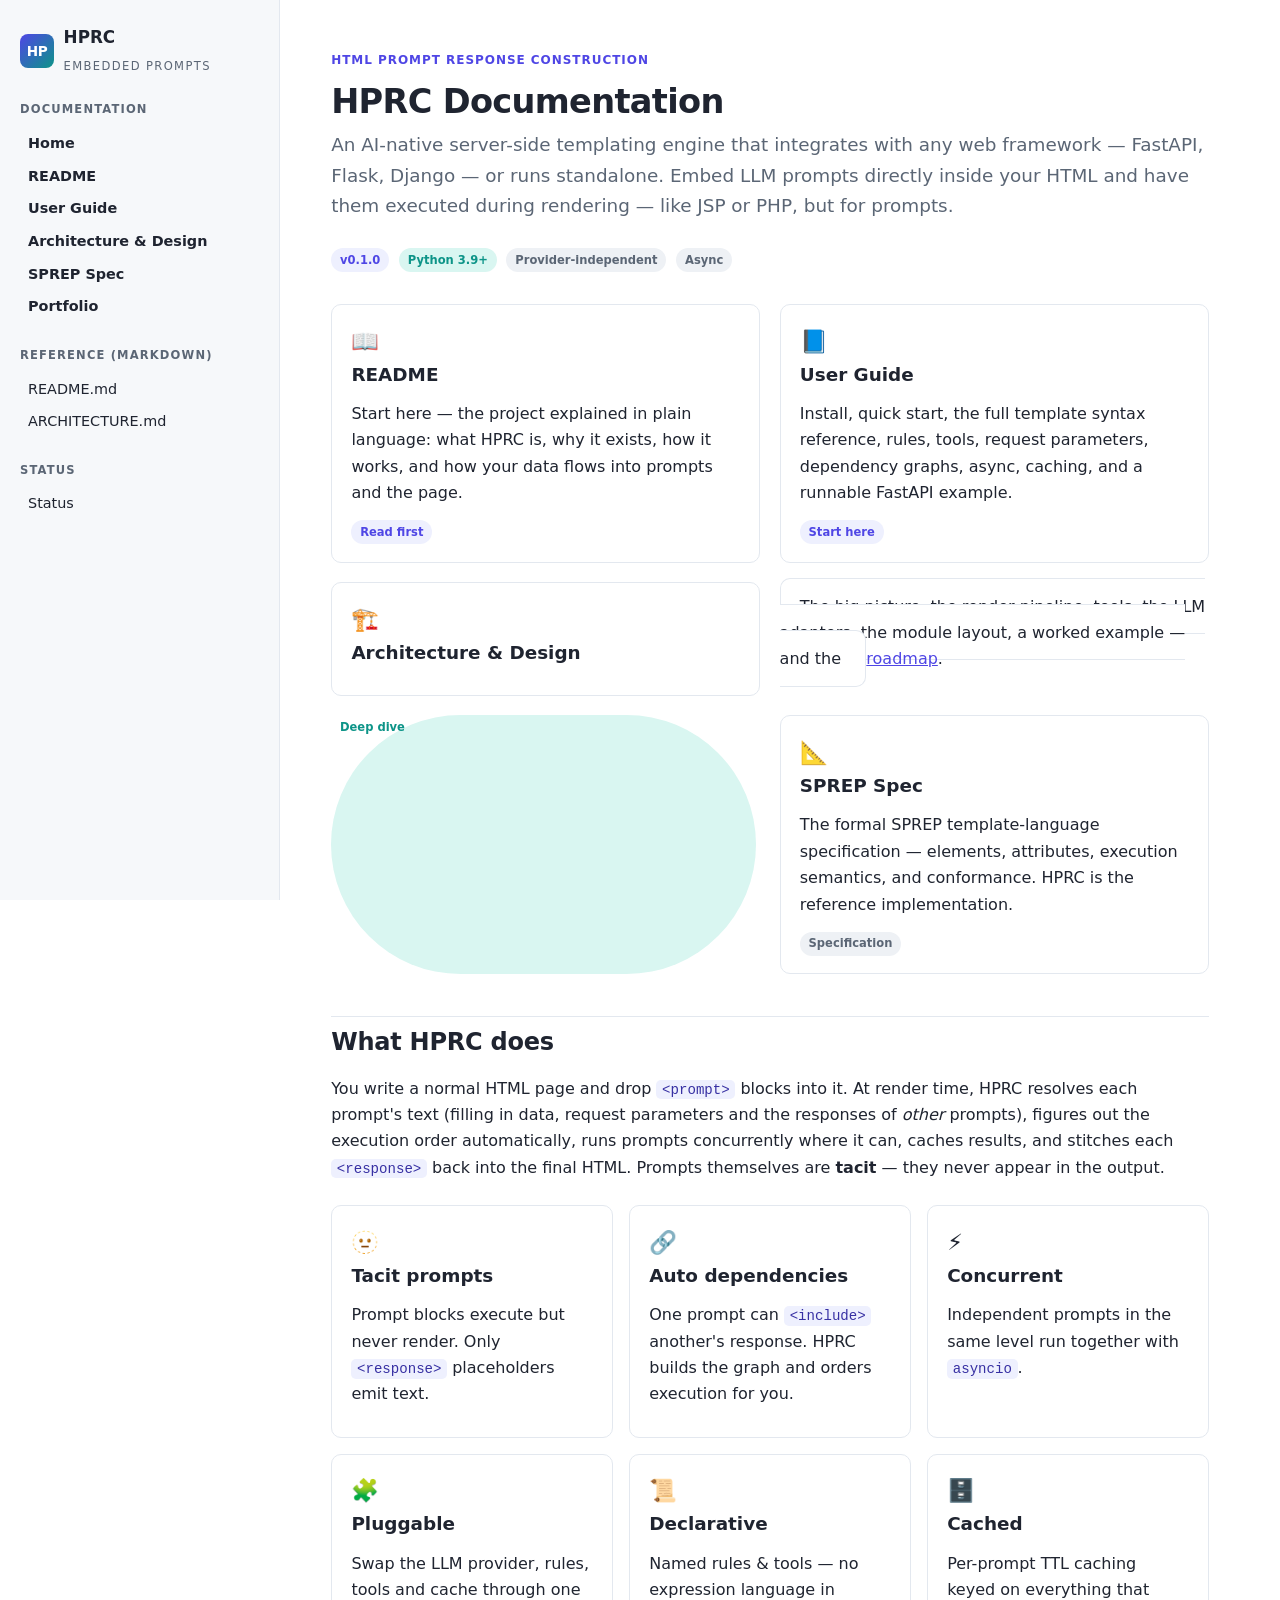
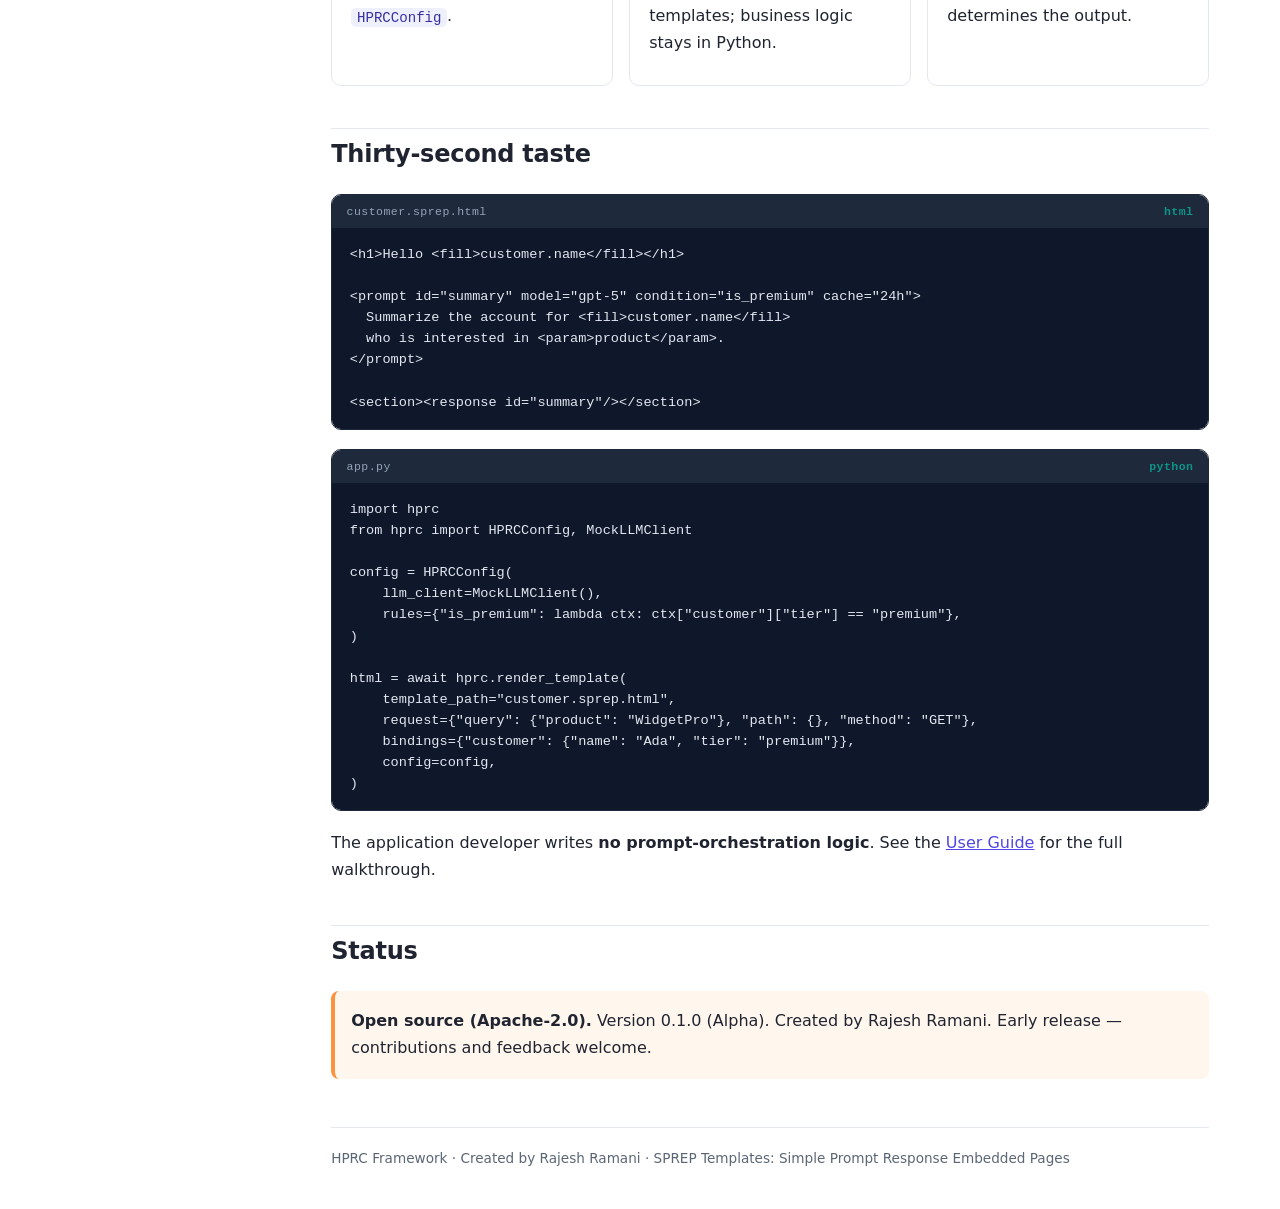
==== docs/index.html @ 5375230c "Initial commit — HPRC Framework v0.1.0 HPRC (HTML Prompt Response Construction): an AI-native, frame" ====
<!DOCTYPE html>
<html lang="en">
<head>
  <meta charset="utf-8"/>
  <meta name="viewport" content="width=device-width, initial-scale=1"/>
  <title>HPRC — Documentation</title>
  <link rel="stylesheet" href="assets/hprc-docs.css"/>
</head>
<body>
<div class="layout">
  <aside class="sidebar">
    <a class="brand" href="index.html">
      <span class="logo">HP</span>
      <span><span class="name">HPRC</span><br/><span class="tag">Embedded Prompts</span></span>
    </a>
    <div class="nav-group nav-doclinks">
      <h4>Documentation</h4>
      <a href="index.html">Home</a>
      <a href="../README.html">README</a>
      <a href="user-guide.html">User Guide</a>
      <a href="architecture.html">Architecture &amp; Design</a>
      <a href="../sprep/sprep-spec.html">SPREP Spec</a>
      <a href="../PORTFOLIO.html">Portfolio</a>
    </div>
    <div class="nav-group">
      <h4>Reference (Markdown)</h4>
      <a href="../README.md">README.md</a>
      <a href="../ARCHITECTURE.md">ARCHITECTURE.md</a>
    </div>
    <div class="nav-group">
      <h4>Status</h4>
      <a href="#status">Status</a>
    </div>
  </aside>

  <main class="content">
    <p class="eyebrow">HTML Prompt Response Construction</p>
    <h1>HPRC Documentation</h1>
    <p class="lead">An AI-native server-side templating engine that integrates with any web
       framework — FastAPI, Flask, Django — or runs standalone. Embed LLM prompts directly
       inside your HTML and have them executed during rendering — like JSP or PHP, but for
       prompts.</p>

    <span class="pill">v0.1.0</span>
    <span class="pill teal">Python 3.9+</span>
    <span class="pill gray">Provider-independent</span>
    <span class="pill gray">Async</span>

    <div class="doc-cards">
      <a class="card" href="../README.html">
        <div class="ic">📖</div>
        <h3>README</h3>
        <p>Start here — the project explained in plain language: what HPRC is, why it
           exists, how it works, and how your data flows into prompts and the page.</p>
        <span class="pill">Read first</span>
      </a>
      <a class="card" href="user-guide.html">
        <div class="ic">📘</div>
        <h3>User Guide</h3>
        <p>Install, quick start, the full template syntax reference, rules, tools,
           request parameters, dependency graphs, async, caching, and a runnable
           FastAPI example.</p>
        <span class="pill">Start here</span>
      </a>
      <a class="card" href="architecture.html">
        <div class="ic">🏗️</div>
        <h3>Architecture &amp; Design</h3>
        <p>The big picture, the render pipeline, tools, the LLM adapters, the module
           layout, a worked example — and the <a href="architecture.html#roadmap">roadmap</a>.</p>
        <span class="pill teal">Deep dive</span>
      </a>
      <a class="card" href="../sprep/sprep-spec.html">
        <div class="ic">📐</div>
        <h3>SPREP Spec</h3>
        <p>The formal SPREP template-language specification — elements, attributes,
           execution semantics, and conformance. HPRC is the reference implementation.</p>
        <span class="pill gray">Specification</span>
      </a>
    </div>

    <h2 id="what">What HPRC does</h2>
    <p>You write a normal HTML page and drop <code>&lt;prompt&gt;</code> blocks into it. At
       render time, HPRC resolves each prompt's text (filling in data, request parameters
       and the responses of <em>other</em> prompts), figures out the execution order
       automatically, runs prompts concurrently where it can, caches results, and stitches
       each <code>&lt;response&gt;</code> back into the final HTML. Prompts themselves are
       <strong>tacit</strong> — they never appear in the output.</p>

    <div class="grid">
      <div class="card"><div class="ic">🫥</div><h3>Tacit prompts</h3><p>Prompt blocks execute but never render. Only <code>&lt;response&gt;</code> placeholders emit text.</p></div>
      <div class="card"><div class="ic">🔗</div><h3>Auto dependencies</h3><p>One prompt can <code>&lt;include&gt;</code> another's response. HPRC builds the graph and orders execution for you.</p></div>
      <div class="card"><div class="ic">⚡</div><h3>Concurrent</h3><p>Independent prompts in the same level run together with <code>asyncio</code>.</p></div>
      <div class="card"><div class="ic">🧩</div><h3>Pluggable</h3><p>Swap the LLM provider, rules, tools and cache through one <code>HPRCConfig</code>.</p></div>
      <div class="card"><div class="ic">📜</div><h3>Declarative</h3><p>Named rules &amp; tools — no expression language in templates; business logic stays in Python.</p></div>
      <div class="card"><div class="ic">🗄️</div><h3>Cached</h3><p>Per-prompt TTL caching keyed on everything that determines the output.</p></div>
    </div>

    <h2 id="hello">Thirty-second taste</h2>
    <div class="code-card">
      <div class="code-head"><span>customer.sprep.html</span><span class="lang">html</span></div>
<pre><code>&lt;h1&gt;Hello &lt;fill&gt;customer.name&lt;/fill&gt;&lt;/h1&gt;

&lt;prompt id="summary" model="gpt-5" condition="is_premium" cache="24h"&gt;
  Summarize the account for &lt;fill&gt;customer.name&lt;/fill&gt;
  who is interested in &lt;param&gt;product&lt;/param&gt;.
&lt;/prompt&gt;

&lt;section&gt;&lt;response id="summary"/&gt;&lt;/section&gt;</code></pre>
    </div>
    <div class="code-card">
      <div class="code-head"><span>app.py</span><span class="lang">python</span></div>
<pre><code>import hprc
from hprc import HPRCConfig, MockLLMClient

config = HPRCConfig(
    llm_client=MockLLMClient(),
    rules={"is_premium": lambda ctx: ctx["customer"]["tier"] == "premium"},
)

html = await hprc.render_template(
    template_path="customer.sprep.html",
    request={"query": {"product": "WidgetPro"}, "path": {}, "method": "GET"},
    bindings={"customer": {"name": "Ada", "tier": "premium"}},
    config=config,
)</code></pre>
    </div>
    <p>The application developer writes <strong>no prompt-orchestration logic</strong>. See the
       <a href="user-guide.html">User Guide</a> for the full walkthrough.</p>

    <h2 id="status">Status</h2>
    <div class="callout warn">
      <p><strong>Open source (Apache-2.0).</strong> Version 0.1.0 (Alpha). Created by
         Rajesh Ramani. Early release — contributions and feedback welcome.</p>
    </div>

    <div class="foot">
      HPRC Framework · Created by Rajesh Ramani · SPREP Templates: Simple Prompt Response Embedded Pages
    </div>
  </main>
</div>
</body>
</html>
---- docs/assets/hprc-docs.css ----
/* HPRC documentation stylesheet — self-contained, offline, no external fonts. */
:root {
  --bg: #ffffff;
  --bg-alt: #f6f8fa;
  --text: #1f2430;
  --muted: #5b6675;
  --border: #e3e8ef;
  --accent: #4f46e5;        /* indigo */
  --accent-2: #0d9488;      /* teal  */
  --accent-soft: #eef0fe;
  --code-bg: #0f172a;
  --code-text: #e2e8f0;
  --code-dim: #94a3b8;
  --warn-bg: #fff7ed;
  --warn-border: #fb923c;
  --note-bg: #ecfeff;
  --note-border: #06b6d4;
  --ok-bg: #ecfdf5;
  --ok-border: #10b981;
  --radius: 10px;
  --mono: ui-monospace, "SF Mono", "JetBrains Mono", "Cascadia Code", Menlo, Consolas, monospace;
  --sans: system-ui, -apple-system, "Segoe UI", Roboto, Helvetica, Arial, sans-serif;
}

* { box-sizing: border-box; }
html { scroll-behavior: smooth; }
body {
  margin: 0;
  font-family: var(--sans);
  color: var(--text);
  background: var(--bg);
  line-height: 1.65;
  font-size: 16px;
}

/* Layout */
.layout { display: grid; grid-template-columns: 280px minmax(0, 1fr); min-height: 100vh; }
.sidebar {
  position: sticky; top: 0; align-self: start; height: 100vh; overflow-y: auto;
  background: var(--bg-alt); border-right: 1px solid var(--border);
  padding: 1.5rem 1.25rem;
}
.content { padding: 2.5rem clamp(1rem, 4vw, 4rem); max-width: 980px; }

/* Brand */
.brand { display: flex; align-items: center; gap: .6rem; margin-bottom: .25rem; text-decoration: none; color: var(--text); }
.brand .logo {
  width: 34px; height: 34px; border-radius: 8px; flex: 0 0 auto;
  background: linear-gradient(135deg, var(--accent), var(--accent-2));
  color: #fff; font-weight: 800; display: grid; place-items: center; font-size: .85rem; letter-spacing: -.5px;
}
.brand .name { font-weight: 800; font-size: 1.05rem; }
.brand .tag { color: var(--muted); font-size: .72rem; letter-spacing: .12em; text-transform: uppercase; }

/* Sidebar nav */
.nav-group { margin-top: 1.4rem; }
.nav-group h4 { font-size: .72rem; text-transform: uppercase; letter-spacing: .1em; color: var(--muted); margin: 0 0 .5rem; }
.nav-group a { display: block; padding: .28rem .5rem; border-radius: 6px; color: var(--text); text-decoration: none; font-size: .9rem; }
.nav-group a:hover { background: var(--accent-soft); color: var(--accent); }
.nav-doclinks a { font-weight: 600; }

/* Typography */
h1 { font-size: 2.1rem; line-height: 1.2; margin: 0 0 .4rem; letter-spacing: -.02em; }
h2 { font-size: 1.5rem; margin: 2.6rem 0 .8rem; padding-top: .4rem; border-top: 1px solid var(--border); letter-spacing: -.01em; }
h3 { font-size: 1.15rem; margin: 1.8rem 0 .6rem; }
h4 { font-size: 1rem; margin: 1.2rem 0 .4rem; }
p { margin: .7rem 0; }
a { color: var(--accent); }
.lead { font-size: 1.15rem; color: var(--muted); margin: .5rem 0 1.5rem; }
.eyebrow { color: var(--accent); font-weight: 700; letter-spacing: .08em; text-transform: uppercase; font-size: .75rem; }
hr { border: none; border-top: 1px solid var(--border); margin: 2rem 0; }
ul, ol { padding-left: 1.3rem; }
li { margin: .3rem 0; }
code { font-family: var(--mono); font-size: .88em; background: var(--accent-soft); color: #3730a3; padding: .12em .4em; border-radius: 5px; }

/* Code blocks */
pre {
  background: var(--code-bg); color: var(--code-text); border-radius: var(--radius);
  padding: 1rem 1.1rem; overflow-x: auto; font-family: var(--mono); font-size: .85rem; line-height: 1.55;
  margin: 1rem 0; border: 1px solid #1e293b;
}
pre code { background: none; color: inherit; padding: 0; font-size: inherit; }
.code-card { margin: 1.2rem 0; border-radius: var(--radius); overflow: hidden; border: 1px solid #1e293b; }
.code-card .code-head {
  background: #1e293b; color: var(--code-dim); font-family: var(--mono); font-size: .72rem;
  padding: .45rem .9rem; letter-spacing: .04em; display: flex; justify-content: space-between; align-items: center;
}
.code-card .code-head .lang { color: var(--accent-2); font-weight: 700; }
.code-card pre { margin: 0; border: none; border-radius: 0; }

/* Diagram blocks (ASCII art) */
.diagram {
  background: var(--bg-alt); color: var(--text); border: 1px solid var(--border);
  border-radius: var(--radius); padding: 1.1rem; overflow-x: auto;
  font-family: var(--mono); font-size: .76rem; line-height: 1.45; white-space: pre;
}

/* Callouts */
.callout { border-left: 4px solid var(--note-border); background: var(--note-bg); padding: .8rem 1rem; border-radius: 8px; margin: 1.2rem 0; }
.callout.warn { border-color: var(--warn-border); background: var(--warn-bg); }
.callout.ok { border-color: var(--ok-border); background: var(--ok-bg); }
.callout strong { display: inline; }
.callout p { margin: .3rem 0; }

/* Tables */
table { width: 100%; border-collapse: collapse; margin: 1.2rem 0; font-size: .9rem; }
th, td { text-align: left; padding: .55rem .7rem; border-bottom: 1px solid var(--border); vertical-align: top; }
th { background: var(--bg-alt); font-weight: 700; }
tr:hover td { background: var(--accent-soft); }

/* Pills / badges */
.pill { display: inline-block; font-size: .72rem; font-weight: 700; padding: .15rem .55rem; border-radius: 999px; background: var(--accent-soft); color: var(--accent); margin-right: .3rem; }
.pill.teal { background: #d9f6f1; color: var(--accent-2); }
.pill.gray { background: #eef1f5; color: var(--muted); }

/* Feature grid (landing) */
.grid { display: grid; gap: 1rem; grid-template-columns: repeat(auto-fit, minmax(240px, 1fr)); margin: 1.5rem 0; }
.card { border: 1px solid var(--border); border-radius: var(--radius); padding: 1.1rem 1.2rem; background: var(--bg); }
.card h3 { margin-top: 0; }
.card .ic { font-size: 1.4rem; }
.doc-cards { display: grid; gap: 1.2rem; grid-template-columns: repeat(auto-fit, minmax(280px, 1fr)); margin: 2rem 0; }
.doc-cards a.card { text-decoration: none; color: inherit; transition: border-color .15s, transform .15s; }
.doc-cards a.card:hover { border-color: var(--accent); transform: translateY(-2px); }

/* Steps */
.steps { counter-reset: step; list-style: none; padding-left: 0; }
.steps > li { counter-increment: step; position: relative; padding: .2rem 0 .6rem 2.6rem; margin: 0; }
.steps > li::before {
  content: counter(step); position: absolute; left: 0; top: .1rem;
  width: 1.8rem; height: 1.8rem; border-radius: 50%; background: var(--accent); color: #fff;
  display: grid; place-items: center; font-weight: 700; font-size: .85rem;
}

/* Footer */
.foot { margin-top: 3rem; padding-top: 1.2rem; border-top: 1px solid var(--border); color: var(--muted); font-size: .85rem; }

/* TOC top-of-page utility on mobile */
.topbar { display: none; }

@media (max-width: 860px) {
  .layout { grid-template-columns: 1fr; }
  .sidebar { position: static; height: auto; border-right: none; border-bottom: 1px solid var(--border); }
  .content { padding: 1.5rem 1.1rem; }
}

/* Anchor offset for sticky headings */
:target { scroll-margin-top: 1rem; }
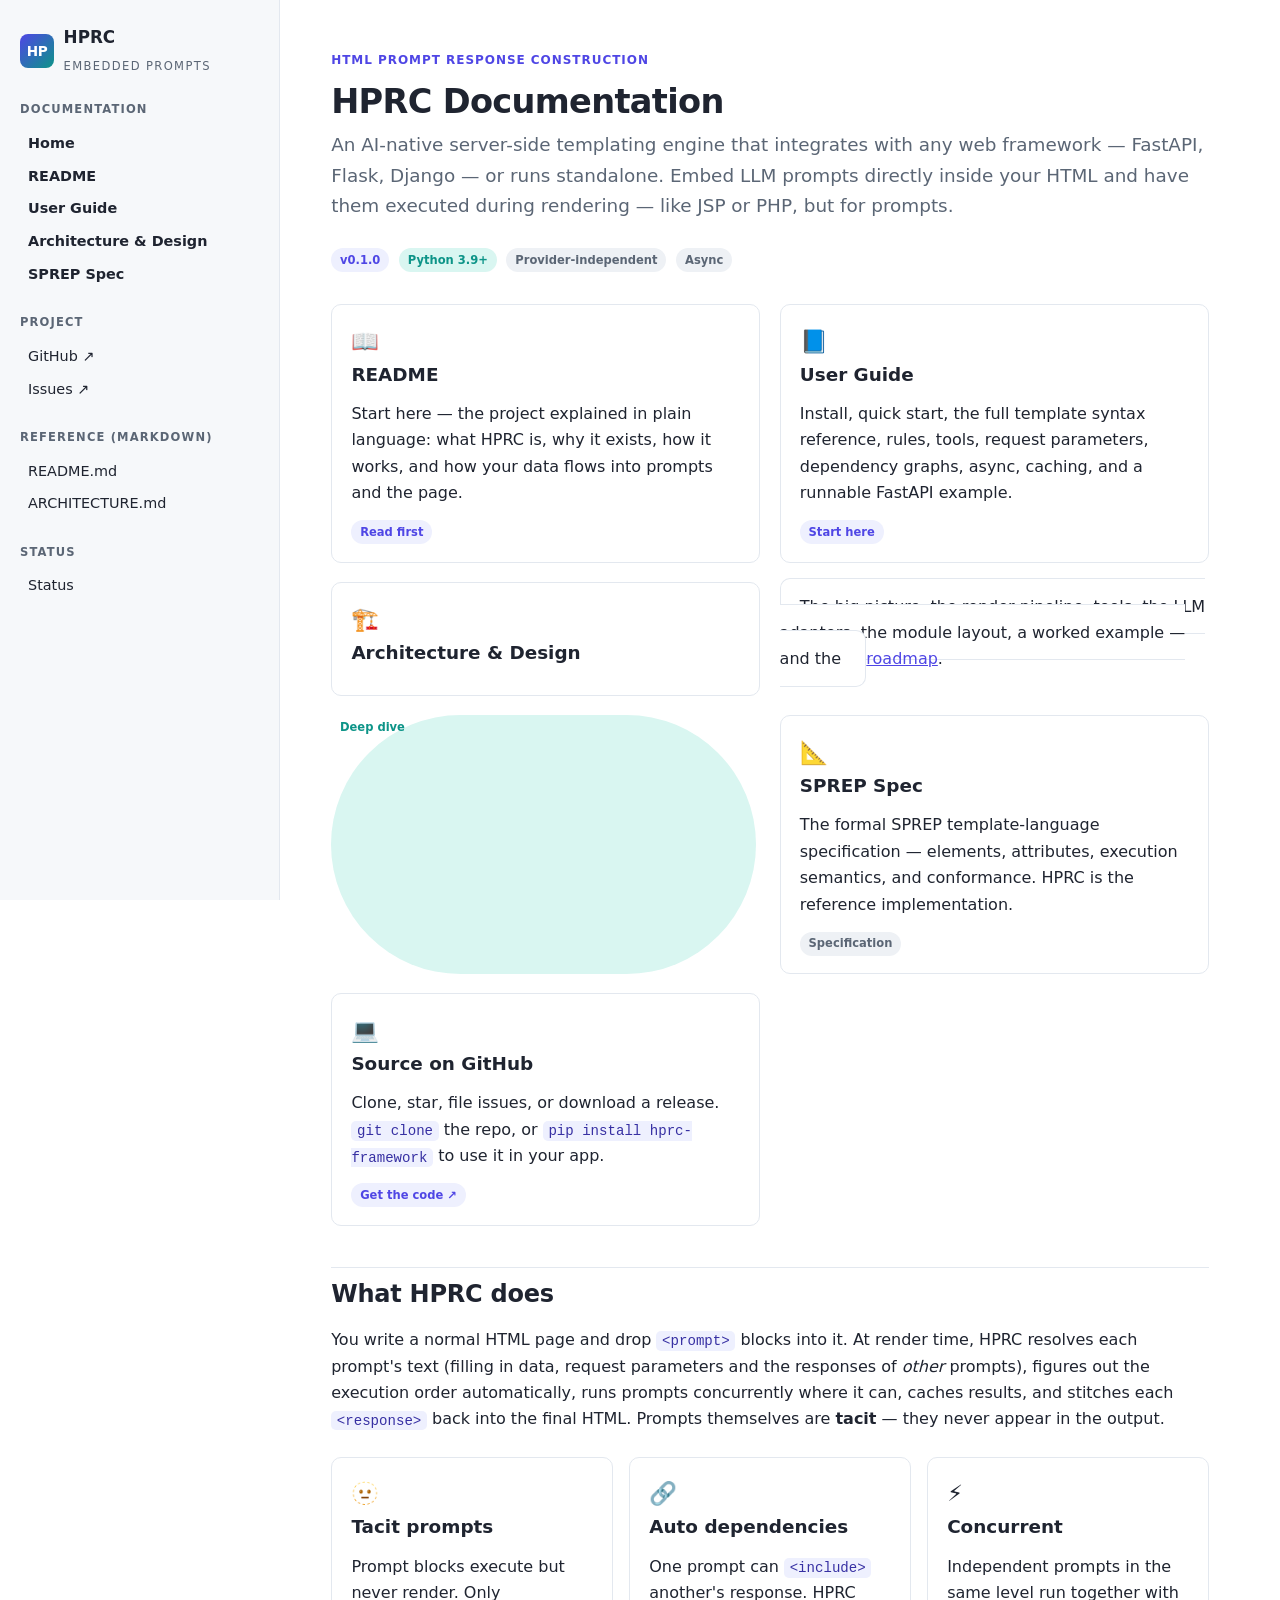
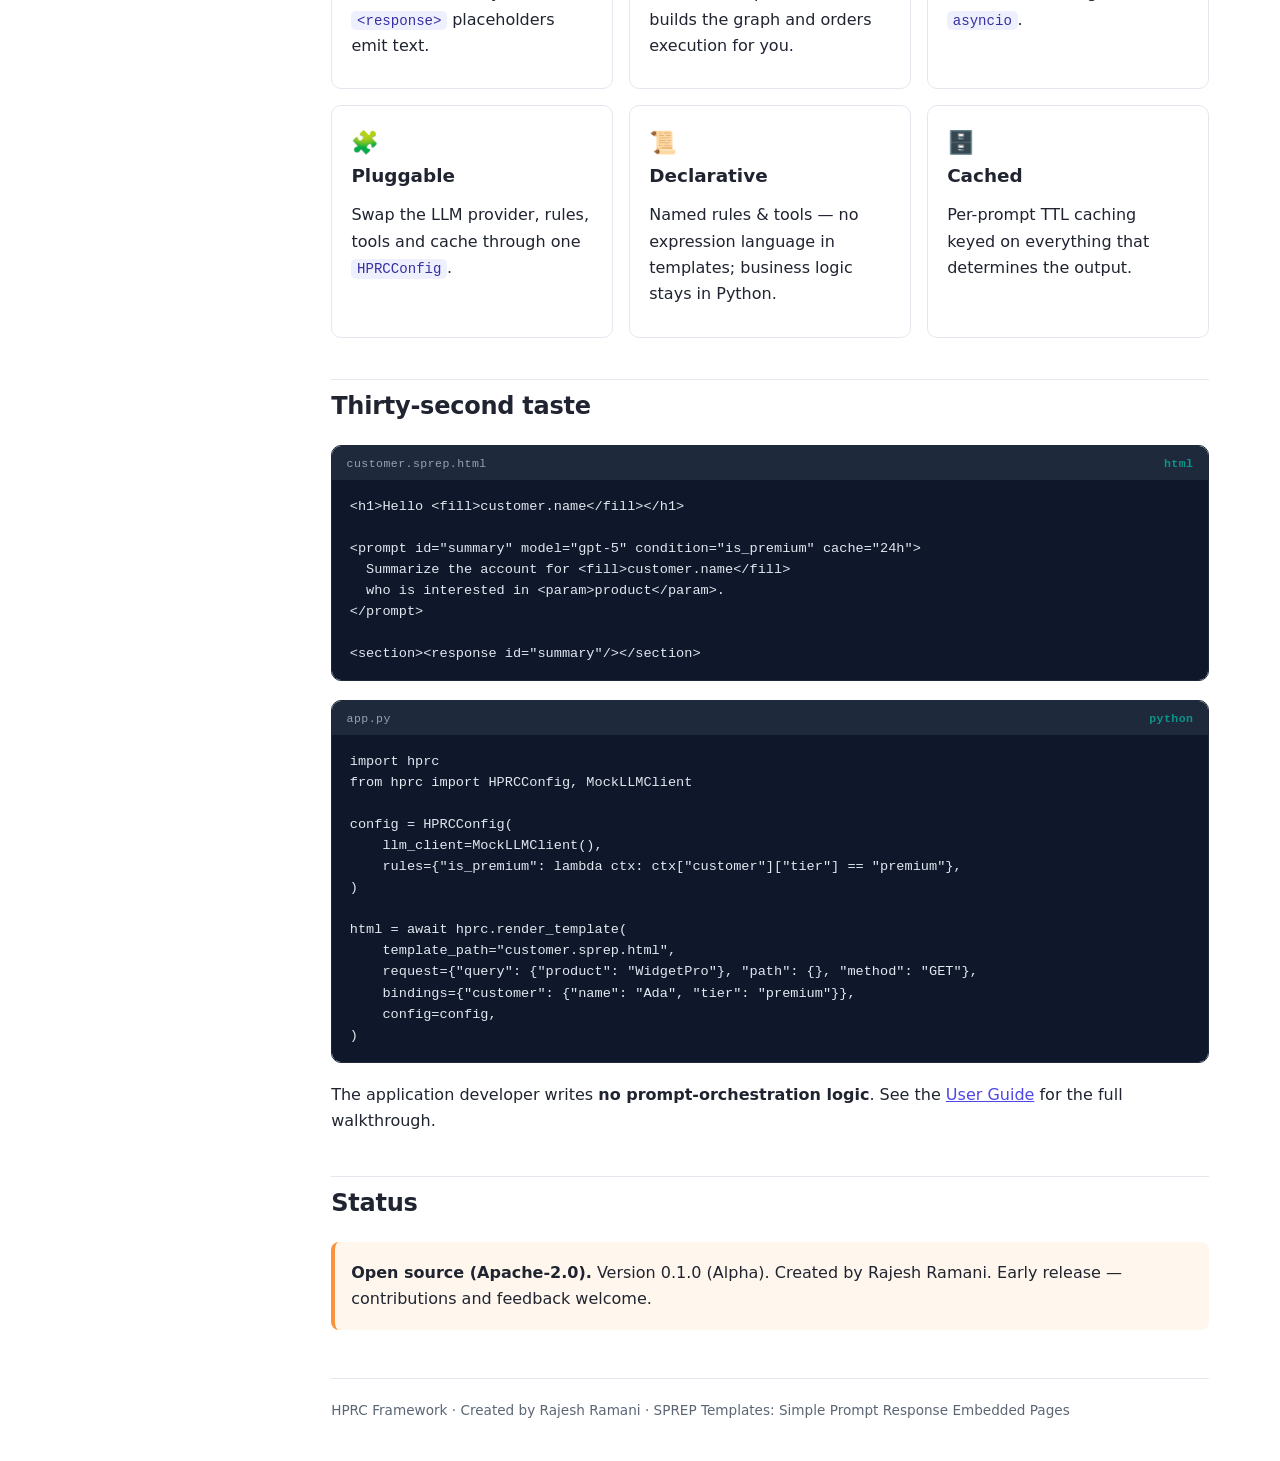
==== commit c09fd14e: "docs: add GitHub/Source links across the site; remove résumé portfolio from public docs - Add a 'Pro" ====
--- a/docs/index.html
+++ b/docs/index.html
@@ -20,7 +20,11 @@
       <a href="user-guide.html">User Guide</a>
       <a href="architecture.html">Architecture &amp; Design</a>
       <a href="../sprep/sprep-spec.html">SPREP Spec</a>
-      <a href="../PORTFOLIO.html">Portfolio</a>
+    </div>
+    <div class="nav-group">
+      <h4>Project</h4>
+      <a href="https://github.com/HPRCFramework/hprc-framework">GitHub ↗</a>
+      <a href="https://github.com/HPRCFramework/hprc-framework/issues">Issues ↗</a>
     </div>
     <div class="nav-group">
       <h4>Reference (Markdown)</h4>
@@ -75,6 +79,13 @@
         <p>The formal SPREP template-language specification — elements, attributes,
            execution semantics, and conformance. HPRC is the reference implementation.</p>
         <span class="pill gray">Specification</span>
+      </a>
+      <a class="card" href="https://github.com/HPRCFramework/hprc-framework">
+        <div class="ic">💻</div>
+        <h3>Source on GitHub</h3>
+        <p>Clone, star, file issues, or download a release. <code>git clone</code> the repo,
+           or <code>pip install hprc-framework</code> to use it in your app.</p>
+        <span class="pill">Get the code ↗</span>
       </a>
     </div>
 
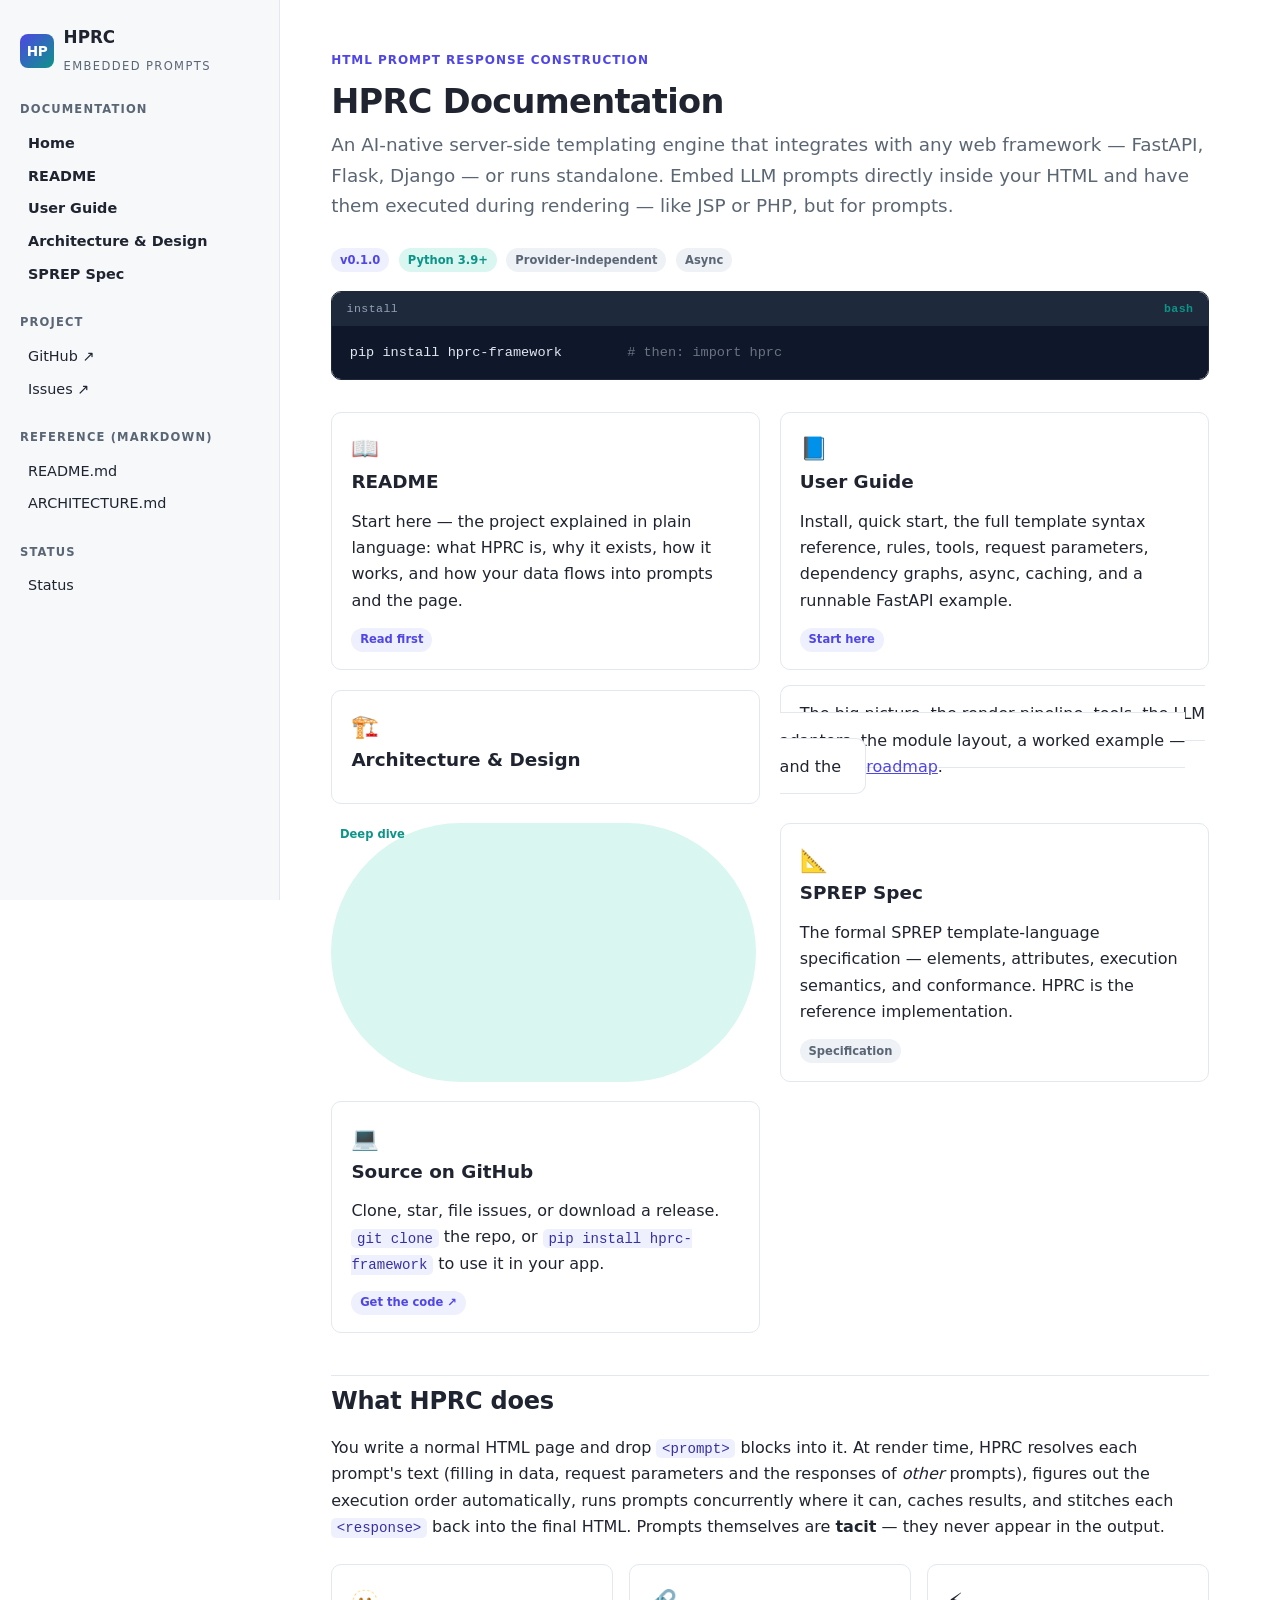
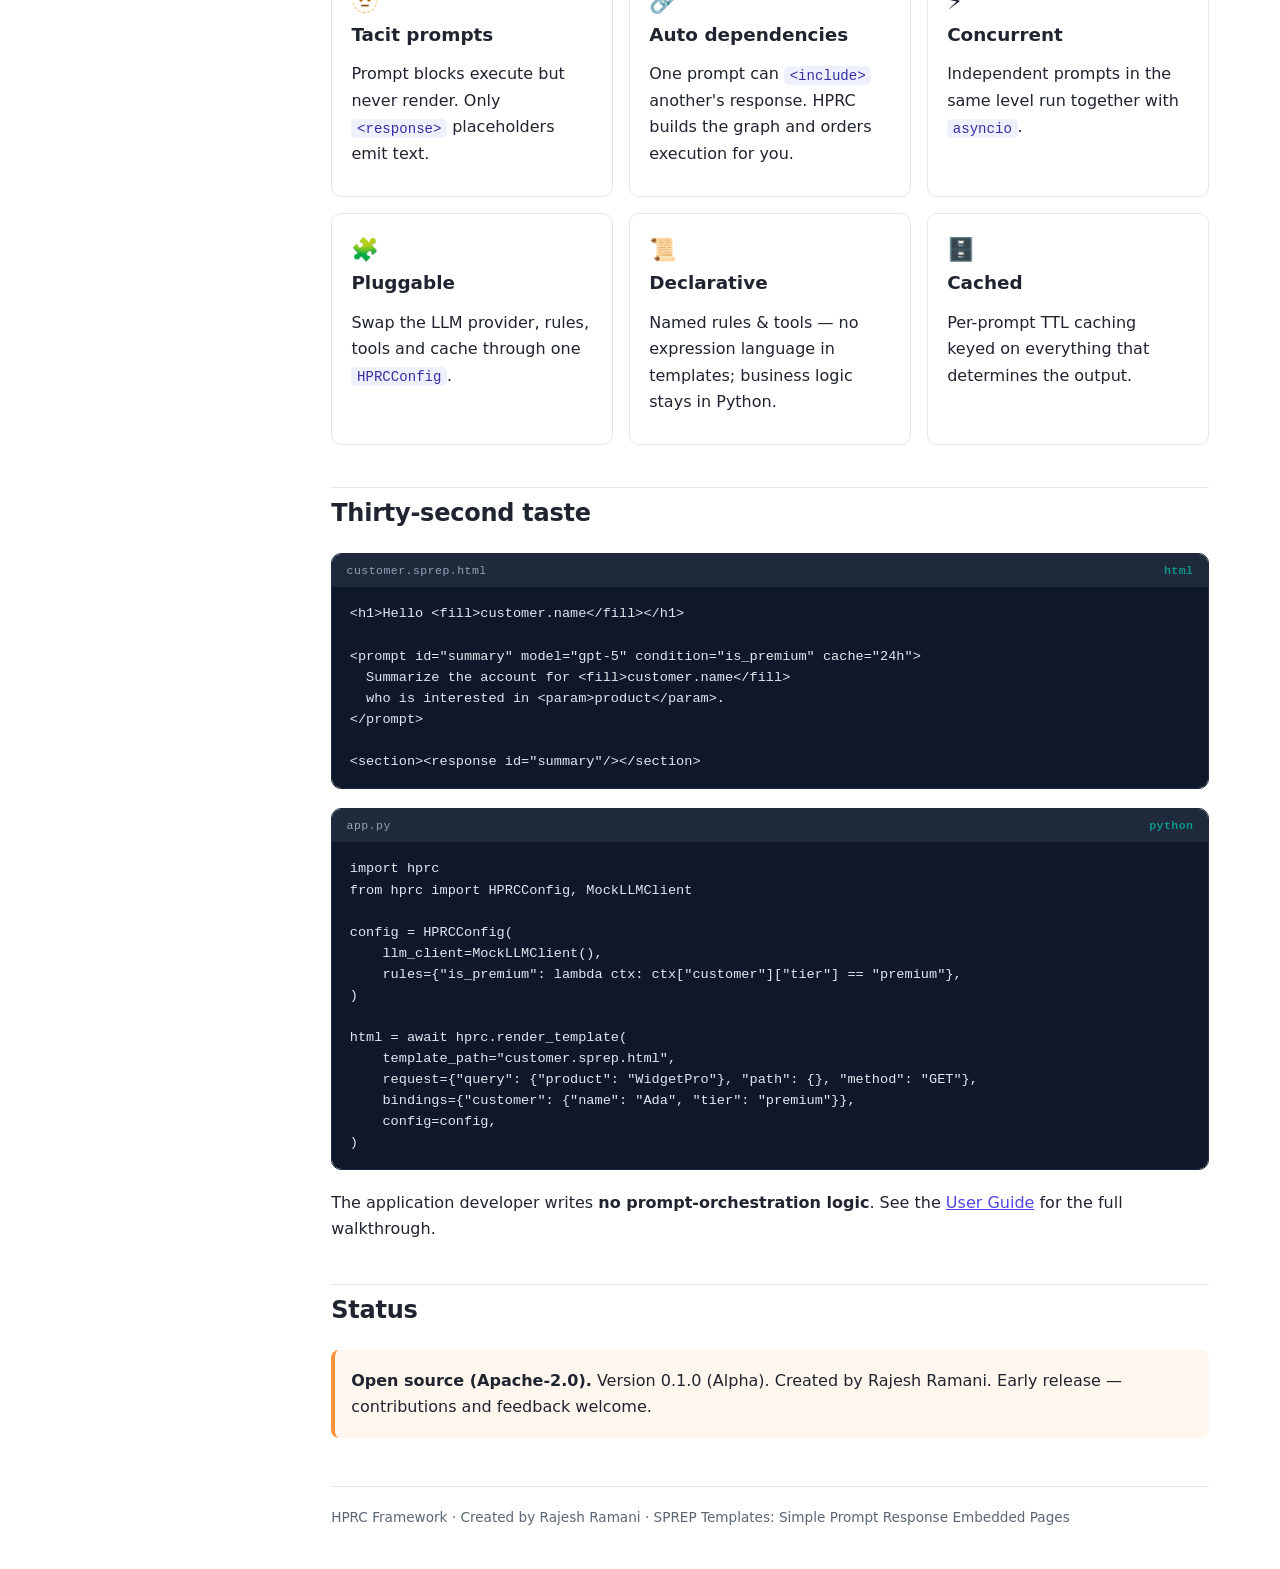
==== commit acee106e: "docs: add PyPI install (pip install hprc-framework) + badges across README and docs" ====
--- a/docs/index.html
+++ b/docs/index.html
@@ -49,6 +49,11 @@
     <span class="pill teal">Python 3.9+</span>
     <span class="pill gray">Provider-independent</span>
     <span class="pill gray">Async</span>
+
+    <div class="code-card">
+      <div class="code-head"><span>install</span><span class="lang">bash</span></div>
+<pre><code>pip install hprc-framework        <span style="color:#6b7280"># then: import hprc</span></code></pre>
+    </div>
 
     <div class="doc-cards">
       <a class="card" href="../README.html">
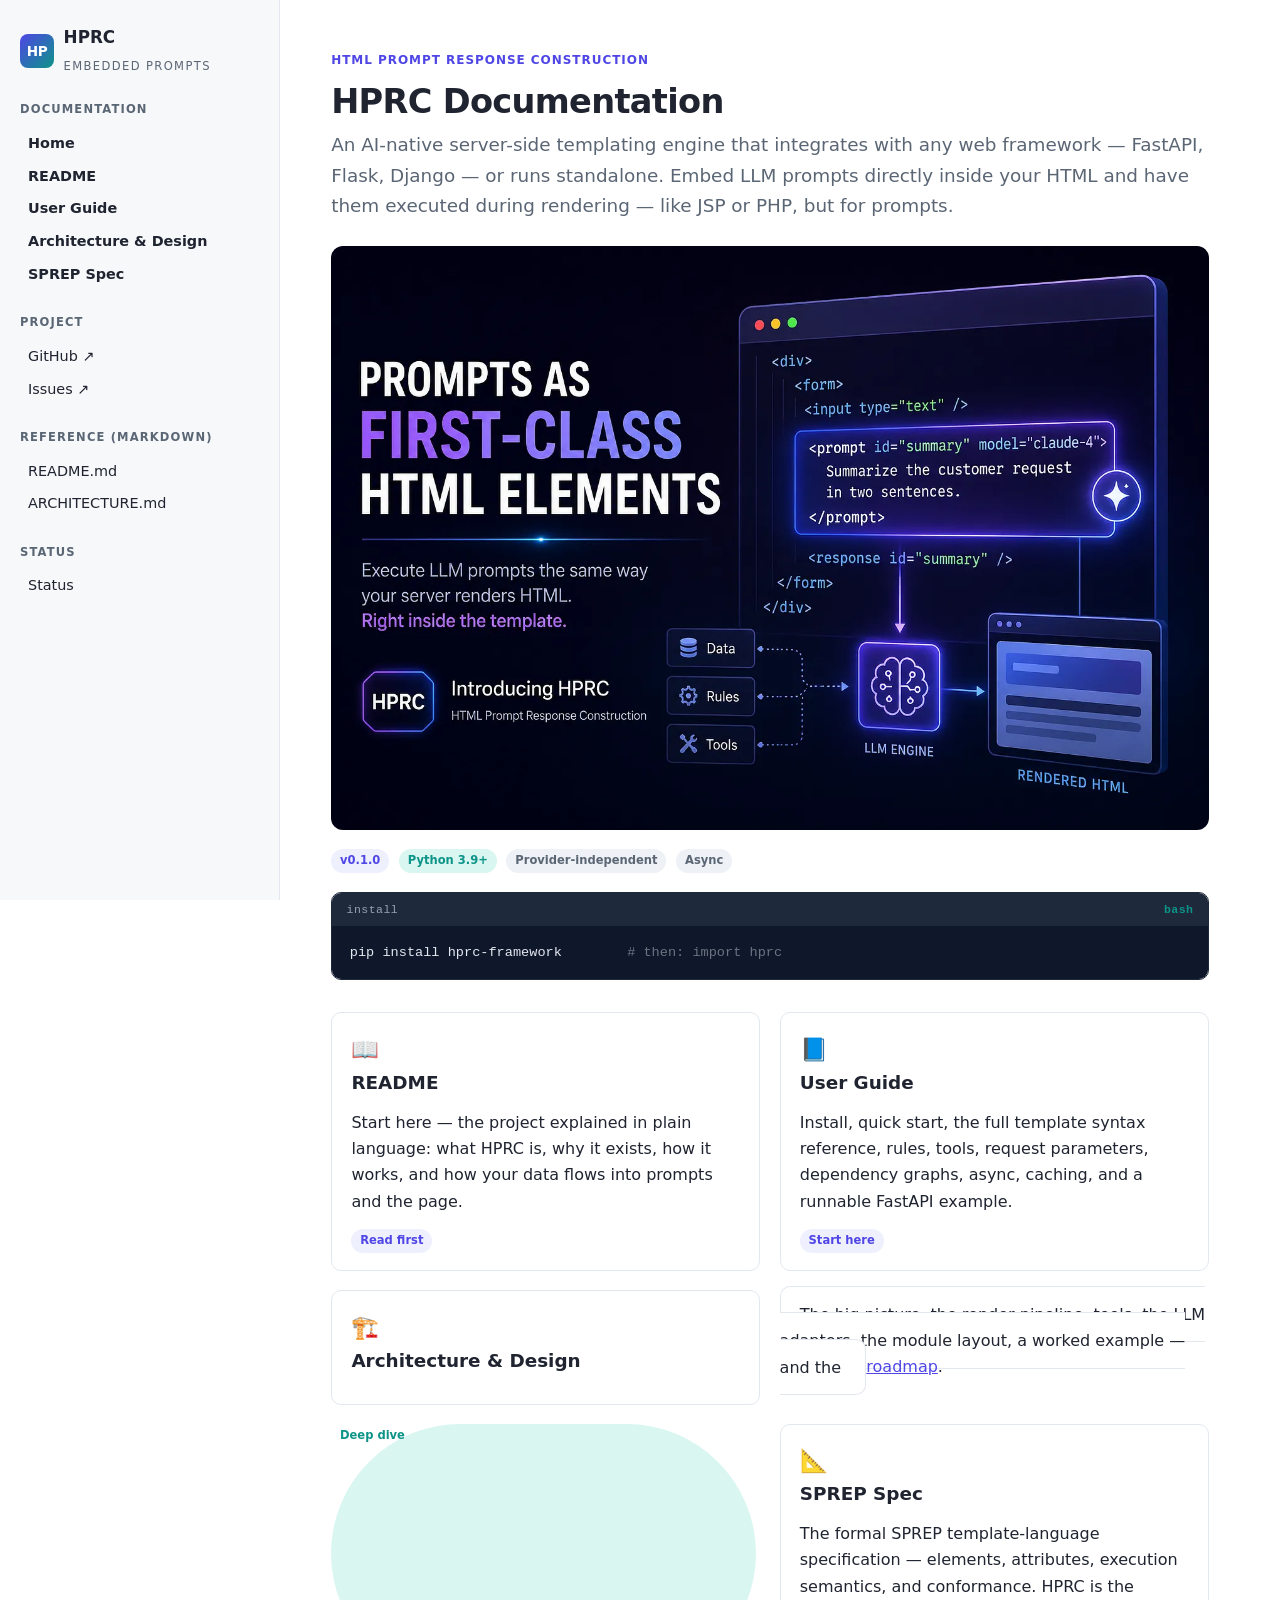
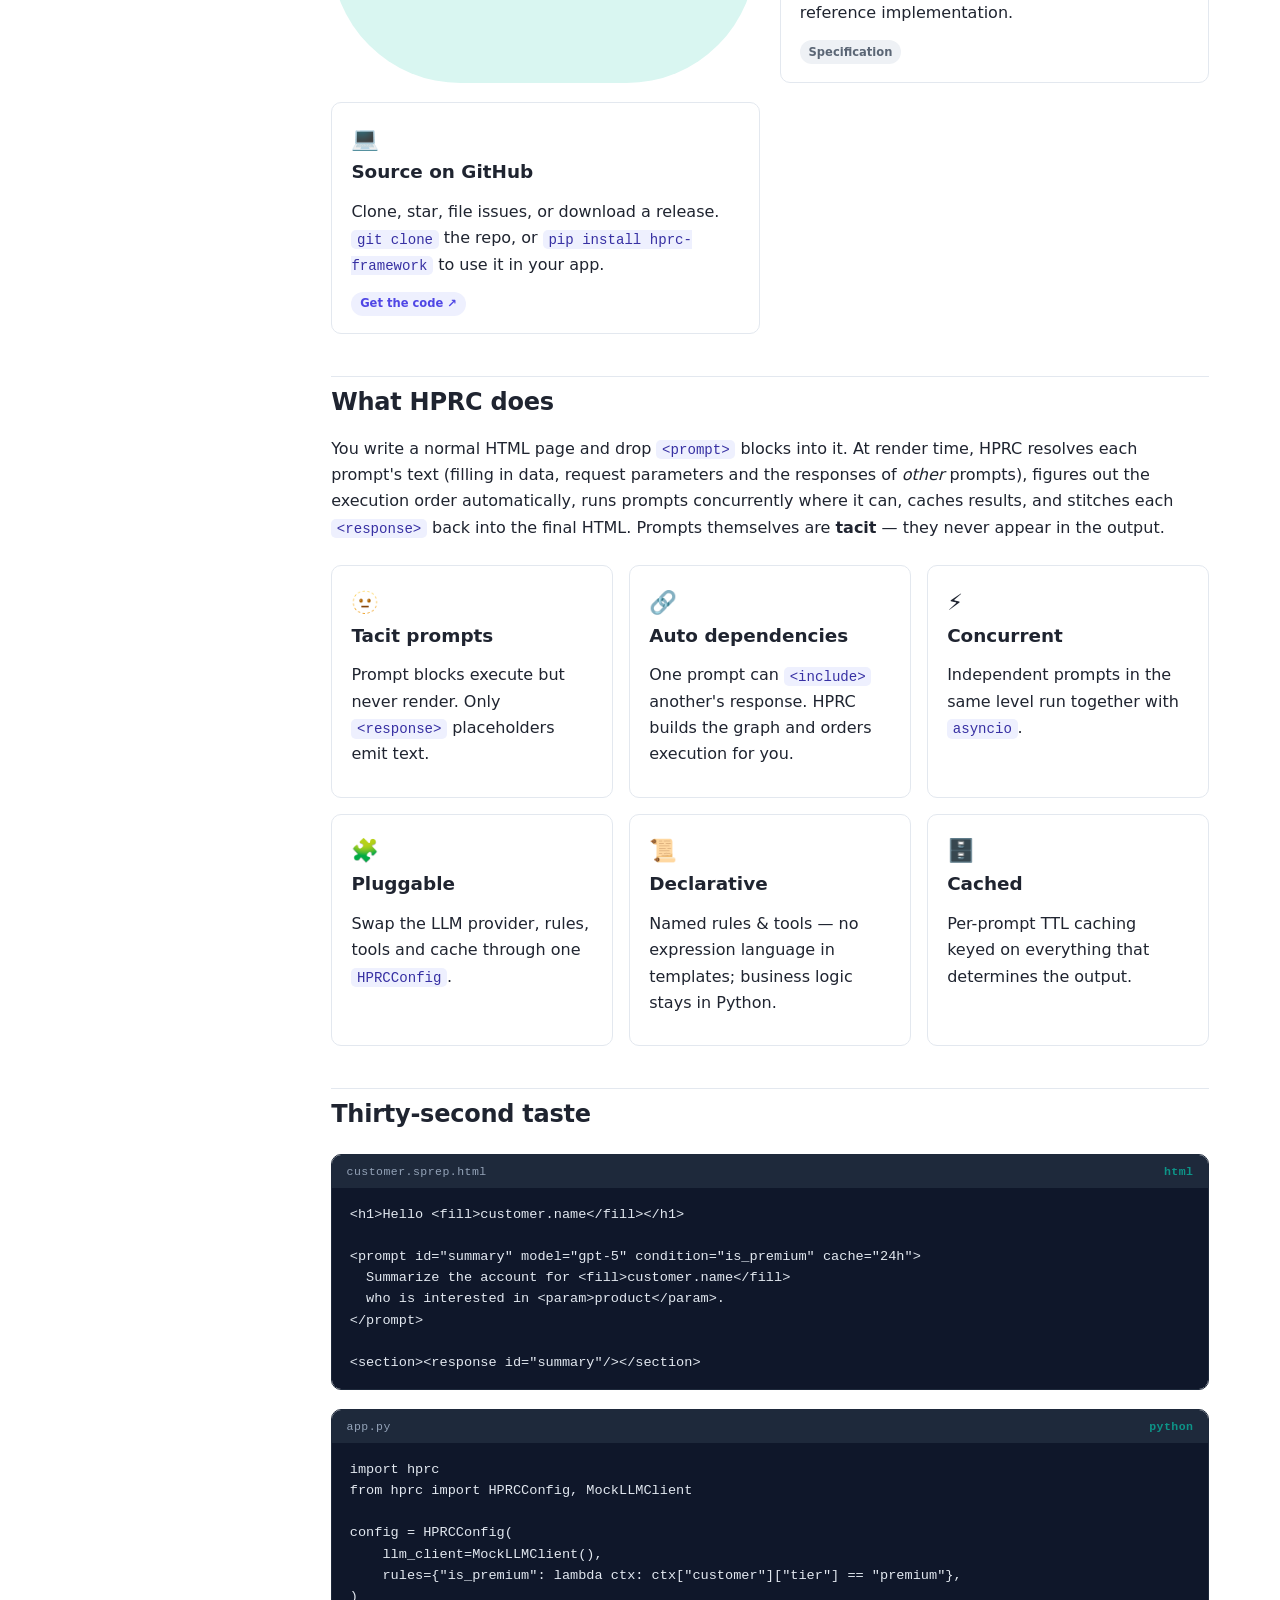
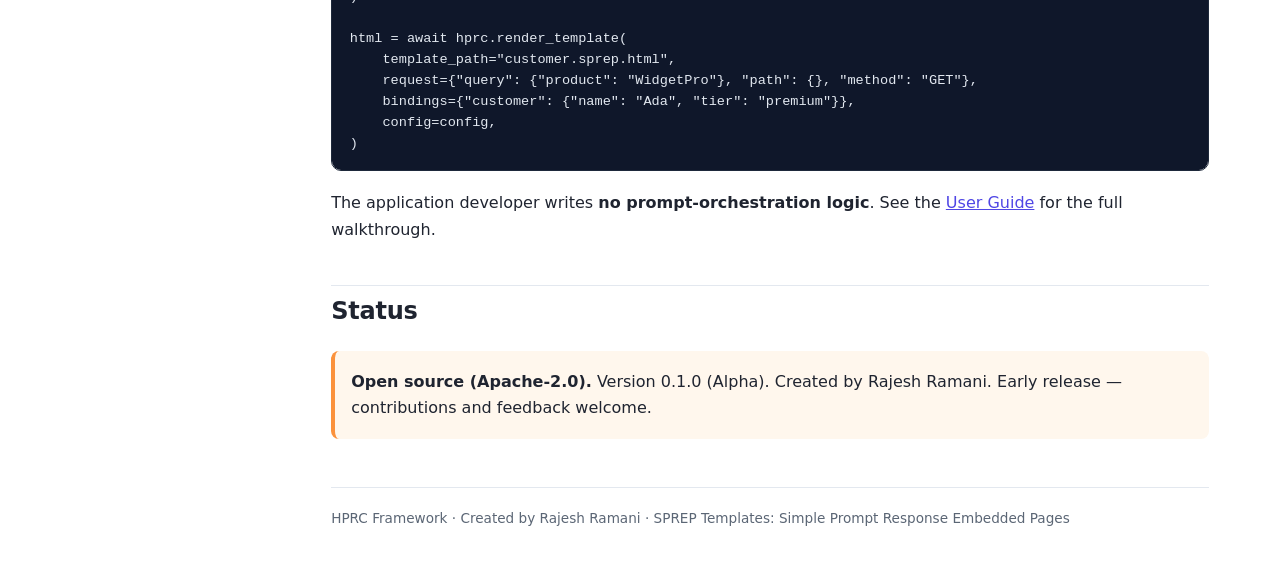
==== commit a051b178: "docs: add HPRC hero banner to README and docs home page" ====
--- a/docs/index.html
+++ b/docs/index.html
@@ -44,6 +44,8 @@
        framework — FastAPI, Flask, Django — or runs standalone. Embed LLM prompts directly
        inside your HTML and have them executed during rendering — like JSP or PHP, but for
        prompts.</p>
+
+    <img src="assets/hprc-hero.webp" alt="HPRC — execute LLM prompts the same way your server renders HTML, right inside the template. Prompts as first-class HTML elements." style="width:100%;height:auto;border-radius:12px;margin:1rem 0;display:block"/>
 
     <span class="pill">v0.1.0</span>
     <span class="pill teal">Python 3.9+</span>
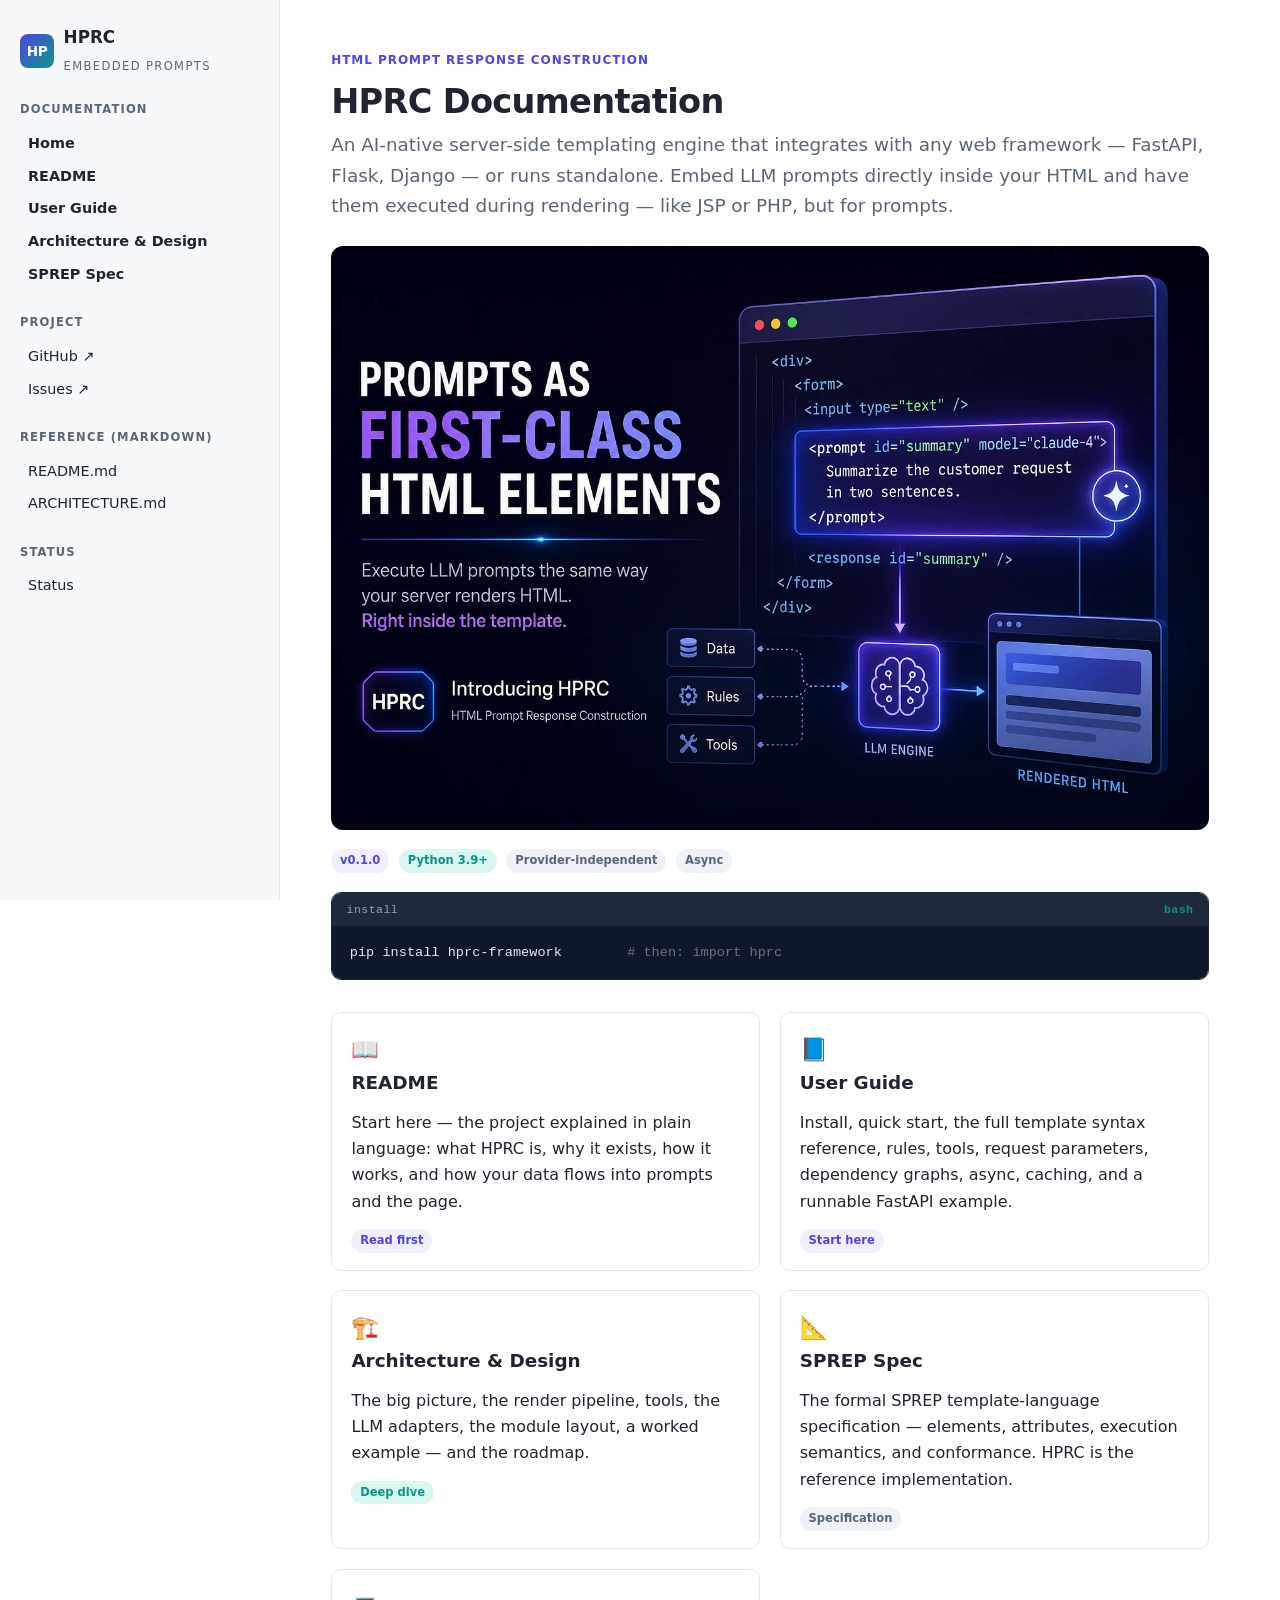
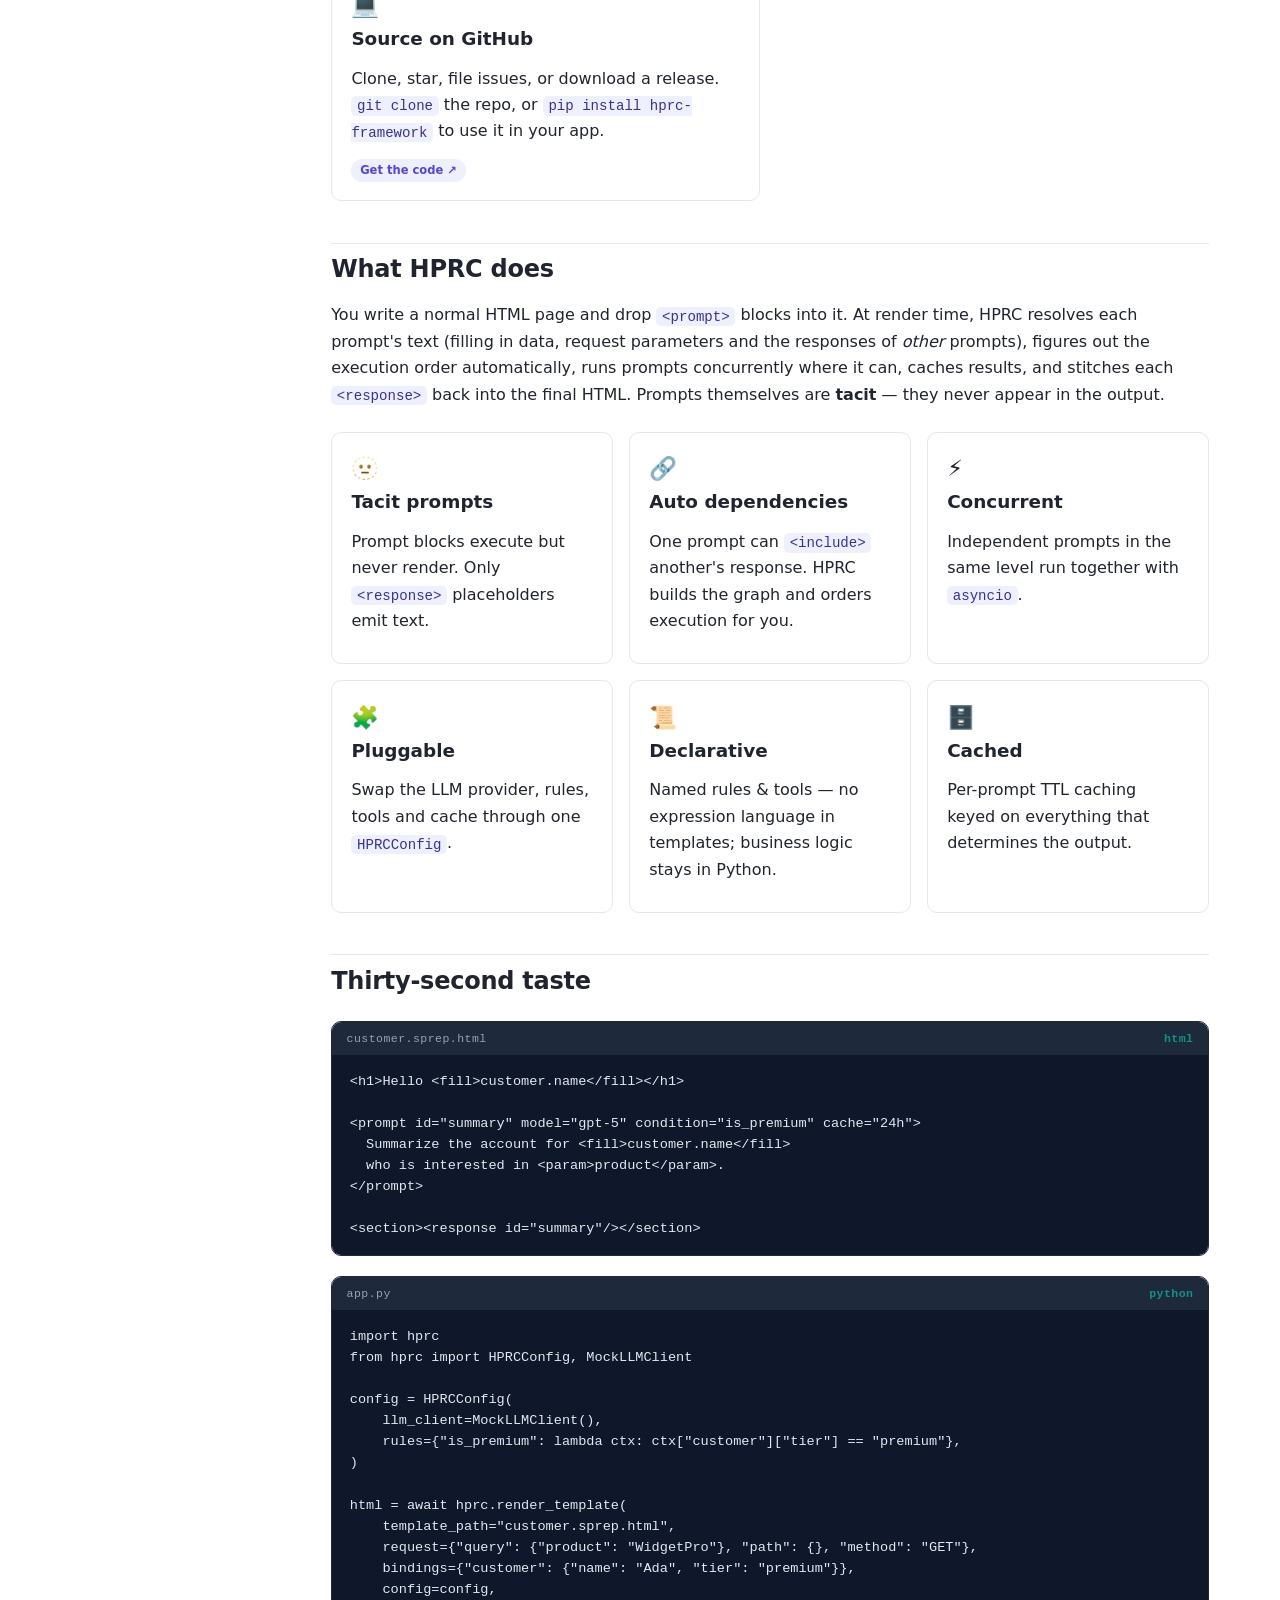
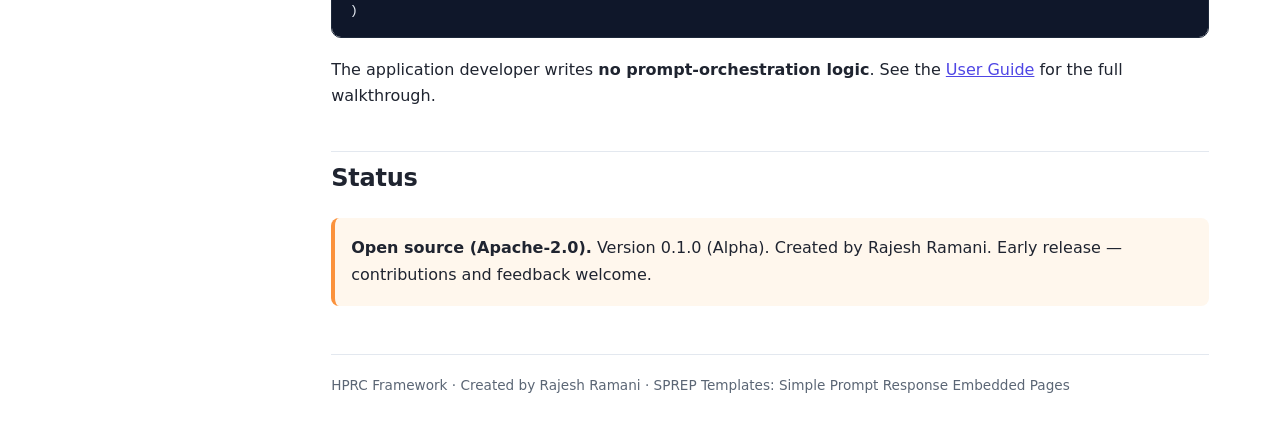
==== commit b166a86d: "docs: swap §4 LLM-adapters & §5 tools diagrams for infographics; fix nested-anchor in Architecture c" ====
--- a/docs/index.html
+++ b/docs/index.html
@@ -77,7 +77,7 @@
         <div class="ic">🏗️</div>
         <h3>Architecture &amp; Design</h3>
         <p>The big picture, the render pipeline, tools, the LLM adapters, the module
-           layout, a worked example — and the <a href="architecture.html#roadmap">roadmap</a>.</p>
+           layout, a worked example — and the roadmap.</p>
         <span class="pill teal">Deep dive</span>
       </a>
       <a class="card" href="../sprep/sprep-spec.html">
